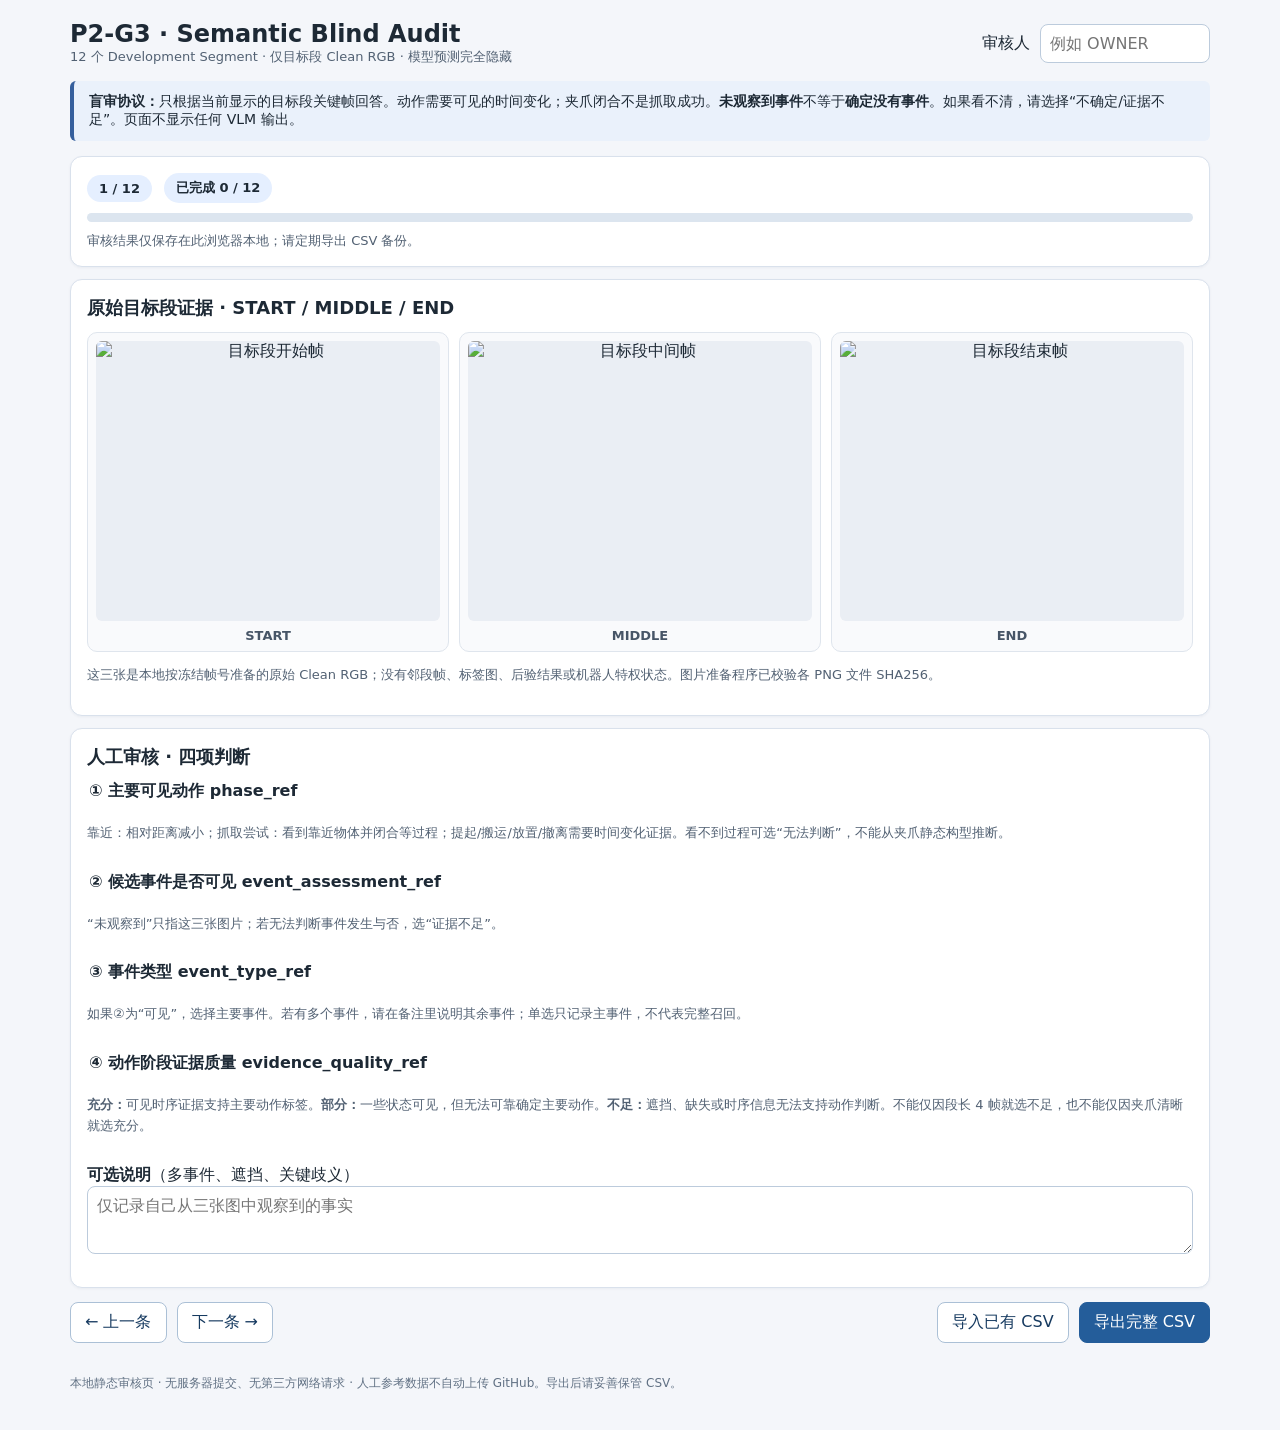
==== scripts/g3_semantic_blind_audit_template.html @ 95da7f8e "Add self-contained Chinese G3 blind audit HTML with four judgments and CSV import/export" ====
<!doctype html>
<html lang="zh-CN">
<head>
<meta charset="utf-8">
<meta name="viewport" content="width=device-width,initial-scale=1">
<meta name="color-scheme" content="light">
<title>P2-G3 Semantic Blind Audit · 人工语义盲审</title>
<style>
:root{font-family:system-ui,-apple-system,"Segoe UI","Microsoft YaHei",sans-serif;color:#1d2935;background:#f4f6fa}
*{box-sizing:border-box}body{margin:0}.shell{max-width:1180px;margin:auto;padding:20px}
header{display:flex;align-items:center;justify-content:space-between;gap:16px;flex-wrap:wrap}
h1{margin:0;font-size:24px}h2{font-size:18px;margin:0 0 12px}h3{font-size:16px;margin:0 0 9px}
.muted{color:#526173;font-size:13px}.notice{margin:15px 0;padding:12px 15px;border-left:4px solid #355f9d;background:#eaf1fb;border-radius:6px;font-size:14px}
.panel{background:#fff;border:1px solid #d9e1ec;border-radius:12px;padding:16px;margin:12px 0;box-shadow:0 1px 3px #162b4b0d}
.status{display:flex;flex-wrap:wrap;gap:12px;align-items:center}.badge{border-radius:99px;background:#e5efff;padding:6px 12px;font-size:13px;font-weight:600}
.progressTrack{height:9px;background:#dce5ef;border-radius:99px;margin:10px 0;overflow:hidden}.progressFill{height:100%;background:#245d9a;width:0}
.frames{display:grid;grid-template-columns:repeat(3,minmax(0,1fr));gap:10px}
figure{margin:0;border:1px solid #dfe5ed;border-radius:10px;padding:8px;text-align:center;background:#f9fafc}
figure img{display:block;width:100%;height:280px;object-fit:contain;image-rendering:auto;background:#eaeef4;border-radius:6px}
figcaption{font-size:13px;margin-top:7px;color:#475567;font-weight:600}
fieldset{border:0;padding:0;margin:0}.choiceGroup{margin:0 0 15px}.choiceGroup legend{font-weight:700;margin-bottom:8px}
.choices{display:flex;flex-wrap:wrap;gap:8px}.choice{display:inline-flex;gap:5px;align-items:center;padding:8px 10px;border:1px solid #cfdae7;border-radius:8px;font-size:13px;background:#fff;cursor:pointer}
.choice:has(input:checked){border-color:#2565a7;background:#eaf3ff;color:#133e70}.choice input{accent-color:#205d9c}
textarea,input[type=text]{width:100%;border:1px solid #bccbdc;border-radius:8px;font:inherit;padding:9px;max-width:100%}
textarea{min-height:68px;resize:vertical}
button{font:inherit;border:1px solid #abc0d6;color:#163a60;background:#fff;padding:9px 14px;border-radius:8px;cursor:pointer}
button.primary{color:white;background:#245d9a;border-color:#245d9a}button:hover:not(:disabled){filter:brightness(.95)}button:disabled{opacity:.45;cursor:default}
.actions{display:flex;gap:8px;flex-wrap:wrap;align-items:center;justify-content:space-between;margin:14px 0}
.help{font-size:13px;color:#526173;line-height:1.6}code{font-size:12px}.error{color:#a12725;font-weight:bold}
#toast{font-size:13px;color:#376044} .compact{display:flex;gap:10px;align-items:center;flex-wrap:wrap}
footer{font-size:12px;color:#617184;padding:18px 0}
@media(max-width:800px){.frames{grid-template-columns:1fr}figure img{height:240px}.shell{padding:10px}}
</style>
</head>
<body>
<div class="shell">
<header>
<div><h1>P2-G3 · Semantic Blind Audit</h1><div class="muted">12 个 Development Segment · 仅目标段 Clean RGB · 模型预测完全隐藏</div></div>
<div class="compact"><label for="reviewer">审核人</label><input id="reviewer" type="text" style="width:170px" maxlength="100" placeholder="例如 OWNER"/></div>
</header>
<div class="notice"><b>盲审协议：</b>只根据当前显示的目标段关键帧回答。动作需要可见的时间变化；夹爪闭合不是抓取成功。<b>未观察到事件</b>不等于<b>确定没有事件</b>。如果看不清，请选择“不确定/证据不足”。页面不显示任何 VLM 输出。</div>
<section class="panel">
<div class="status"><span class="badge" id="position">1 / 12</span><span class="badge" id="progress">已完成 0 / 12</span><span id="identity" class="muted"></span></div>
<div class="progressTrack"><div class="progressFill" id="progressFill"></div></div>
<div id="save-status" class="muted">审核结果仅保存在此浏览器本地；请定期导出 CSV 备份。</div>
</section>
<section class="panel">
<h2>原始目标段证据 · START / MIDDLE / END</h2>
<div class="frames">
<figure><img id="frame-0" alt="目标段开始帧"><figcaption id="caption-0">START</figcaption></figure>
<figure><img id="frame-1" alt="目标段中间帧"><figcaption id="caption-1">MIDDLE</figcaption></figure>
<figure><img id="frame-2" alt="目标段结束帧"><figcaption id="caption-2">END</figcaption></figure>
</div>
<p class="help">这三张是本地按冻结帧号准备的原始 Clean RGB；没有邻段帧、标签图、后验结果或机器人特权状态。图片准备程序已校验各 PNG 文件 SHA256。</p>
</section>
<section class="panel">
<h2>人工审核 · 四项判断</h2>
<form id="reviewForm" autocomplete="off">
<fieldset class="choiceGroup"><legend>① 主要可见动作 phase_ref</legend><div class="choices" id="phase_ref"></div><p class="help">靠近：相对距离减小；抓取尝试：看到靠近物体并闭合等过程；提起/搬运/放置/撤离需要时间变化证据。看不到过程可选“无法判断”，不能从夹爪静态构型推断。</p></fieldset>
<fieldset class="choiceGroup"><legend>② 候选事件是否可见 event_assessment_ref</legend><div class="choices" id="event_assessment_ref"></div><p class="help">“未观察到”只指这三张图片；若无法判断事件发生与否，选“证据不足”。</p></fieldset>
<fieldset class="choiceGroup"><legend>③ 事件类型 event_type_ref</legend><div class="choices" id="event_type_ref"></div><p class="help">如果②为“可见”，选择主要事件。若有多个事件，请在备注里说明其余事件；单选只记录主事件，不代表完整召回。</p></fieldset>
<fieldset class="choiceGroup"><legend>④ 动作阶段证据质量 evidence_quality_ref</legend><div class="choices" id="evidence_quality_ref"></div><p class="help"><b>充分：</b>可见时序证据支持主要动作标签。<b>部分：</b>一些状态可见，但无法可靠确定主要动作。<b>不足：</b>遮挡、缺失或时序信息无法支持动作判断。不能仅因段长 4 帧就选不足，也不能仅因夹爪清晰就选充分。</p></fieldset>
<label for="explanation"><b>可选说明</b>（多事件、遮挡、关键歧义）</label>
<textarea id="explanation" maxlength="800" placeholder="仅记录自己从三张图中观察到的事实"></textarea>
</form>
<p id="caseStatus" class="muted"></p>
</section>
<div class="actions">
<div class="compact"><button id="prev" type="button">← 上一条</button><button id="next" type="button">下一条 →</button></div>
<div class="compact"><button id="import" type="button">导入已有 CSV</button><button id="export" type="button" class="primary">导出完整 CSV</button><input id="importFile" type="file" accept=".csv,text/csv" hidden></div>
</div>
<div id="toast" role="status" aria-live="polite"></div>
<footer>本地静态审核页 · 无服务器提交、无第三方网络请求 · 人工参考数据不自动上传 GitHub。导出后请妥善保管 CSV。</footer>
</div>
<script id="audit-payload" type="application/json">__AUDIT_DATA_JSON__</script>
<script>
"use strict";
(function () {
const bundle = JSON.parse(document.getElementById("audit-payload").textContent);
const rows = bundle.rows, fields = bundle.fields;
const rubric = {
 phase_ref:[["approach","靠近"],["grasp","抓取尝试"],["lift","提起"],["transport","搬运"],["place","放置"],["retract","撤离"],["idle","静止"],["other","其他动作"],["uncertain","无法判断"]],
 event_assessment_ref:[["event_visible","观察到事件"],["no_event_visible","未观察到事件"],["insufficient_evidence","证据不足"]],
 event_type_ref:[["grasp_attempt","抓取尝试"],["release_attempt","释放尝试"],["object_motion","物体移动"],["none","无事件"],["uncertain","无法判断"]],
 evidence_quality_ref:[["sufficient","充分"],["partial","部分充分"],["insufficient","不足"]]
};
const editable = ["phase_ref","event_assessment_ref","event_type_ref","evidence_quality_ref","reviewer_id","reviewed_at_utc","explanation"];
const key = "p2_g3_blind_audit_v1_" + bundle.source_manifest_sha256;
let answers = {};
let current = 0;
let hasStorage = true;
const $ = id => document.getElementById(id);
const validChoice = (name,v) => !v || rubric[name].some(option=>option[0]===v);
function validAnswer(a) {
 if (!a || typeof a!=="object") return false;
 for (const name of Object.keys(rubric)) if (!validChoice(name,String(a[name]||""))) return false;
 if (a.event_assessment_ref==="event_visible" && ["none","uncertain"].includes(a.event_type_ref)) return false;
 if (a.event_assessment_ref==="no_event_visible" && a.event_type_ref && a.event_type_ref!=="none") return false;
 if (a.event_assessment_ref==="insufficient_evidence" && a.event_type_ref && a.event_type_ref!=="uncertain") return false;
 return true;
}
function complete(a){
 if (!a || !validAnswer(a)) return false;
 return Boolean(a.phase_ref && a.event_assessment_ref && a.event_type_ref && a.evidence_quality_ref);
}
function restore(){
 try { const raw = localStorage.getItem(key);
  if (raw){ const data=JSON.parse(raw); if (data && typeof data==="object" && data.answers && typeof data.answers==="object"){
   for (const row of rows) {const a=data.answers[row.segment_id];if (a && validAnswer(a)) answers[row.segment_id]=a;}
   $("reviewer").value=String(data.reviewer||"").slice(0,100);
  }}
 } catch(err){hasStorage=false;$("save-status").textContent="此浏览器不能自动保存，请频繁导出 CSV。";}
}
function persist(){
 try{ localStorage.setItem(key,JSON.stringify({reviewer:$("reviewer").value,answers}));hasStorage=true;}
 catch(err){hasStorage=false;$("save-status").textContent="浏览器自动保存不可用，请立即导出 CSV。";}
}
function buildChoices() {
 for (const [name,options] of Object.entries(rubric)){
  const box=$(name);
  for (const [value,text] of options) {
   const label=document.createElement("label");label.className="choice";
   const input=document.createElement("input");input.type="radio";input.name=name;input.value=value;
   input.addEventListener("change",()=>changeValue(name,value));
   label.append(input,document.createTextNode(text));
   box.append(label);
  }
 }
}
function changeValue(name,value){
 const row=rows[current],a=Object.assign({},answers[row.segment_id]||{});
 a[name]=value;
 if(name==="event_assessment_ref"){
  if(value==="no_event_visible")a.event_type_ref="none";
  else if(value==="insufficient_evidence")a.event_type_ref="uncertain";
  else if(["none","uncertain"].includes(a.event_type_ref))a.event_type_ref="";
 }
 a.reviewer_id=$("reviewer").value.trim();
 a.reviewed_at_utc=complete(a)?new Date().toISOString():"";
 answers[row.segment_id]=a;persist();render();
}
function render(){
 const row=rows[current], a=answers[row.segment_id]||{};
 $("position").textContent=(current+1)+" / "+rows.length;
 $("identity").textContent=row.segment_id+" · Episode "+row.episode_id+" · 冻结区间 ["+row.start_frame+", "+row.end_frame+"]";
 const done=rows.filter(r=>complete(answers[r.segment_id])).length;
 $("progress").textContent="已完成 "+done+" / "+rows.length;
 $("progressFill").style.width=(100*done/rows.length)+"%";
 row.images.forEach((im,i)=>{
  const el=$("frame-"+i);el.src=im.src;el.alt="目标段 "+im.role+" 帧 "+im.frame_index;
  $("caption-"+i).textContent=im.role+" · frame "+im.frame_index;
  el.onerror=()=>{$("caption-"+i).textContent="图片未加载：frame "+im.frame_index; $("caption-"+i).className="error";};
  el.onload=()=>{$("caption-"+i).className="";};
 });
 for (const name of Object.keys(rubric)) {
  for (const control of document.querySelectorAll('input[name="'+name+'"]')) control.checked=(control.value===a[name]);
 }
 $("explanation").value=a.explanation||"";
 $("caseStatus").textContent=complete(a)?"此条已完成 · 已保存在本地":"此条尚未完整填写（可以跳过稍后补充）";
 $("prev").disabled=current===0;$("next").disabled=current===rows.length-1;
 $("save-status").textContent=hasStorage?"填写即时保存在当前浏览器；请定期导出 CSV 备份。":"浏览器本地保存不可用，请使用 CSV 导出备份。";
}
function csvCell(v){const s=String(v==null?"":v);return /[",\r\n]/.test(s)?'"'+s.replace(/"/g,'""')+'"':s;}
function exportCsv(){
 const result=[fields.join(",")];
 for (const row of rows){const a=answers[row.segment_id]||{};result.push(fields.map(f=>csvCell(editable.includes(f)?(a[f]||""):(row[f]||""))).join(","));}
 const blob=new Blob(["\ufeff"+result.join("\r\n")+"\r\n"],{type:"text/csv;charset=utf-8"});
 const url=URL.createObjectURL(blob),ln=document.createElement("a");ln.href=url;ln.download="G3_12_Segment_Human_Semantic_Reference.csv";document.body.appendChild(ln);ln.click();ln.remove();setTimeout(()=>URL.revokeObjectURL(url),1000);
 $("toast").textContent="已导出 "+rows.length+" 行；其中 "+rows.filter(r=>complete(answers[r.segment_id])).length+" 行完成。请保留 CSV 备份。";
}
function parseCSV(text){
 text=text.replace(/^\ufeff/,"");
 const data=[];let r=[],cell="",quoted=false;
 for(let i=0;i<text.length;i++){
  const ch=text[i];
  if(quoted){if(ch==='"' && text[i+1]==='"'){cell+='"';i++;}else if(ch==='"'){quoted=false;}else cell+=ch;}
  else if(ch==='"'){if(cell!=="")throw Error("CSV 引号位置非法");quoted=true;}
  else if(ch===","){r.push(cell);cell="";}
  else if(ch==="\r"||ch==="\n"){if(ch==="\r" && text[i+1]==="\n")i++;r.push(cell);cell="";if(r.some(v=>v!==""))data.push(r);r=[];}
  else cell+=ch;
 }
 if(quoted)throw Error("CSV 引号没有闭合");
 if(cell||r.length){r.push(cell);data.push(r);}
 return data;
}
function importCsv(raw){
 const data=parseCSV(raw);
 if(data.length!==rows.length+1)throw Error("行数必须是 "+rows.length+" 条审核数据");
 if(JSON.stringify(data[0])!==JSON.stringify(fields))throw Error("CSV 列名/顺序与冻结模板不一致");
 const incoming={};
 for(let i=0;i<rows.length;i++){
  const values=data[i+1];if(values.length!==fields.length)throw Error("第 "+(i+2)+" 行列数不一致");
  const record={};fields.forEach((f,n)=>record[f]=values[n]);
  const row=rows[i];if(record.segment_id!==row.segment_id)throw Error("第 "+(i+2)+" 行 Segment ID 不匹配");
  for(const f of fields.filter(f=>!editable.includes(f)))if(record[f]!==String(row[f]||""))throw Error(row.segment_id+" 的冻结来源字段 "+f+" 已变化");
  const a={};for(const f of editable)a[f]=record[f]||"";
  if(!validAnswer(a))throw Error(row.segment_id+" 的人工枚举/事件组合不合法");
  incoming[row.segment_id]=a;
 }
 answers=incoming;persist();render();
 $("toast").textContent="CSV 导入成功：12 行身份与来源均核验通过。";
}
$("reviewer").addEventListener("change",()=>{
 for(const a of Object.values(answers))if(a && complete(a))a.reviewer_id=$("reviewer").value.trim();
 persist();render();
});
$("explanation").addEventListener("input",()=>{
 const id=rows[current].segment_id;const a=Object.assign({},answers[id]||{});
 a.explanation=$("explanation").value;a.reviewer_id=$("reviewer").value.trim();
 a.reviewed_at_utc=complete(a)?new Date().toISOString():"";answers[id]=a;persist();
});
$("prev").addEventListener("click",()=>{if(current>0){current--;render();}});
$("next").addEventListener("click",()=>{if(current<rows.length-1){current++;render();}});
$("export").addEventListener("click",exportCsv);
$("import").addEventListener("click",()=>$("importFile").click());
$("importFile").addEventListener("change",async e=>{
 const file=e.target.files[0];if(!file)return;
 try{importCsv(await file.text());}catch(err){window.alert("导入失败（已有数据未改变）："+err.message);}
 e.target.value="";
});
buildChoices();restore();render();
})();
</script>
</body></html>
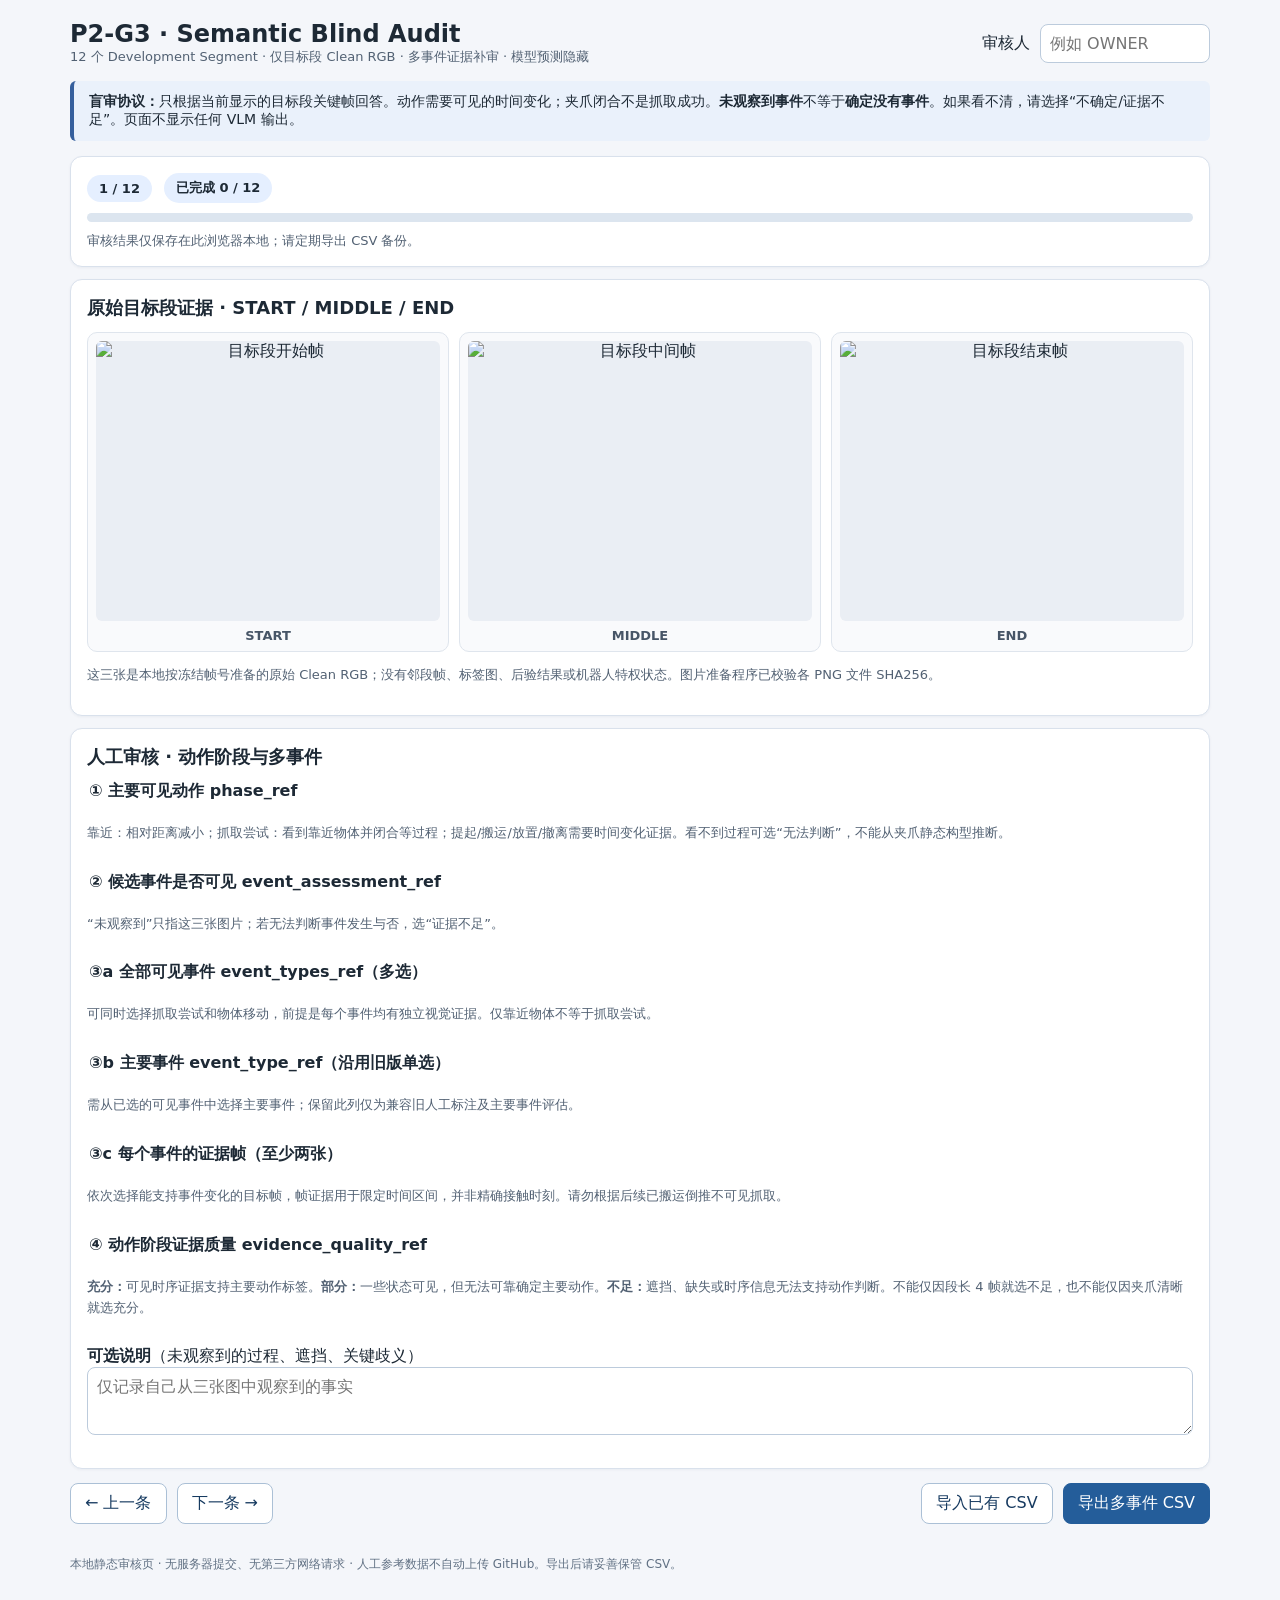
==== commit 3cb1da0a: "feat(g3c): switch blind reviewer HTML to multi-event fields and external local script" ====
--- a/scripts/g3_semantic_blind_audit_template.html
+++ b/scripts/g3_semantic_blind_audit_template.html
@@ -4,7 +4,7 @@
 <meta charset="utf-8">
 <meta name="viewport" content="width=device-width,initial-scale=1">
 <meta name="color-scheme" content="light">
-<title>P2-G3 Semantic Blind Audit · 人工语义盲审</title>
+<title>P2-G3C Multi-Event Blind Audit · 多事件人工语义盲审</title>
 <style>
 :root{font-family:system-ui,-apple-system,"Segoe UI","Microsoft YaHei",sans-serif;color:#1d2935;background:#f4f6fa}
 *{box-sizing:border-box}body{margin:0}.shell{max-width:1180px;margin:auto;padding:20px}
@@ -20,6 +20,7 @@
 figcaption{font-size:13px;margin-top:7px;color:#475567;font-weight:600}
 fieldset{border:0;padding:0;margin:0}.choiceGroup{margin:0 0 15px}.choiceGroup legend{font-weight:700;margin-bottom:8px}
 .choices{display:flex;flex-wrap:wrap;gap:8px}.choice{display:inline-flex;gap:5px;align-items:center;padding:8px 10px;border:1px solid #cfdae7;border-radius:8px;font-size:13px;background:#fff;cursor:pointer}
+.evidenceItem{margin:8px 0;padding:11px;border:1px solid #dfe5ed;border-radius:9px;background:#f9fafc}.evidenceItem .choices{margin-top:8px}
 .choice:has(input:checked){border-color:#2565a7;background:#eaf3ff;color:#133e70}.choice input{accent-color:#205d9c}
 textarea,input[type=text]{width:100%;border:1px solid #bccbdc;border-radius:8px;font:inherit;padding:9px;max-width:100%}
 textarea{min-height:68px;resize:vertical}
@@ -35,7 +36,7 @@
 <body>
 <div class="shell">
 <header>
-<div><h1>P2-G3 · Semantic Blind Audit</h1><div class="muted">12 个 Development Segment · 仅目标段 Clean RGB · 模型预测完全隐藏</div></div>
+<div><h1>P2-G3 · Semantic Blind Audit</h1><div class="muted">12 个 Development Segment · 仅目标段 Clean RGB · 多事件证据补审 · 模型预测隐藏</div></div>
 <div class="compact"><label for="reviewer">审核人</label><input id="reviewer" type="text" style="width:170px" maxlength="100" placeholder="例如 OWNER"/></div>
 </header>
 <div class="notice"><b>盲审协议：</b>只根据当前显示的目标段关键帧回答。动作需要可见的时间变化；夹爪闭合不是抓取成功。<b>未观察到事件</b>不等于<b>确定没有事件</b>。如果看不清，请选择“不确定/证据不足”。页面不显示任何 VLM 输出。</div>
@@ -54,171 +55,26 @@
 <p class="help">这三张是本地按冻结帧号准备的原始 Clean RGB；没有邻段帧、标签图、后验结果或机器人特权状态。图片准备程序已校验各 PNG 文件 SHA256。</p>
 </section>
 <section class="panel">
-<h2>人工审核 · 四项判断</h2>
+<h2>人工审核 · 动作阶段与多事件</h2>
 <form id="reviewForm" autocomplete="off">
 <fieldset class="choiceGroup"><legend>① 主要可见动作 phase_ref</legend><div class="choices" id="phase_ref"></div><p class="help">靠近：相对距离减小；抓取尝试：看到靠近物体并闭合等过程；提起/搬运/放置/撤离需要时间变化证据。看不到过程可选“无法判断”，不能从夹爪静态构型推断。</p></fieldset>
 <fieldset class="choiceGroup"><legend>② 候选事件是否可见 event_assessment_ref</legend><div class="choices" id="event_assessment_ref"></div><p class="help">“未观察到”只指这三张图片；若无法判断事件发生与否，选“证据不足”。</p></fieldset>
-<fieldset class="choiceGroup"><legend>③ 事件类型 event_type_ref</legend><div class="choices" id="event_type_ref"></div><p class="help">如果②为“可见”，选择主要事件。若有多个事件，请在备注里说明其余事件；单选只记录主事件，不代表完整召回。</p></fieldset>
+<fieldset class="choiceGroup"><legend>③a 全部可见事件 event_types_ref（多选）</legend><div class="choices" id="event_types_ref"></div><p class="help">可同时选择抓取尝试和物体移动，前提是每个事件均有独立视觉证据。仅靠近物体不等于抓取尝试。</p></fieldset>
+<fieldset class="choiceGroup"><legend>③b 主要事件 event_type_ref（沿用旧版单选）</legend><div class="choices" id="event_type_ref"></div><p class="help">需从已选的可见事件中选择主要事件；保留此列仅为兼容旧人工标注及主要事件评估。</p></fieldset>
+<fieldset class="choiceGroup"><legend>③c 每个事件的证据帧（至少两张）</legend><div id="event_evidence_ref"></div><p class="help">依次选择能支持事件变化的目标帧，帧证据用于限定时间区间，并非精确接触时刻。请勿根据后续已搬运倒推不可见抓取。</p></fieldset>
 <fieldset class="choiceGroup"><legend>④ 动作阶段证据质量 evidence_quality_ref</legend><div class="choices" id="evidence_quality_ref"></div><p class="help"><b>充分：</b>可见时序证据支持主要动作标签。<b>部分：</b>一些状态可见，但无法可靠确定主要动作。<b>不足：</b>遮挡、缺失或时序信息无法支持动作判断。不能仅因段长 4 帧就选不足，也不能仅因夹爪清晰就选充分。</p></fieldset>
-<label for="explanation"><b>可选说明</b>（多事件、遮挡、关键歧义）</label>
+<label for="explanation"><b>可选说明</b>（未观察到的过程、遮挡、关键歧义）</label>
 <textarea id="explanation" maxlength="800" placeholder="仅记录自己从三张图中观察到的事实"></textarea>
 </form>
 <p id="caseStatus" class="muted"></p>
 </section>
 <div class="actions">
 <div class="compact"><button id="prev" type="button">← 上一条</button><button id="next" type="button">下一条 →</button></div>
-<div class="compact"><button id="import" type="button">导入已有 CSV</button><button id="export" type="button" class="primary">导出完整 CSV</button><input id="importFile" type="file" accept=".csv,text/csv" hidden></div>
+<div class="compact"><button id="import" type="button">导入已有 CSV</button><button id="export" type="button" class="primary">导出多事件 CSV</button><input id="importFile" type="file" accept=".csv,text/csv" hidden></div>
 </div>
 <div id="toast" role="status" aria-live="polite"></div>
 <footer>本地静态审核页 · 无服务器提交、无第三方网络请求 · 人工参考数据不自动上传 GitHub。导出后请妥善保管 CSV。</footer>
 </div>
 <script id="audit-payload" type="application/json">__AUDIT_DATA_JSON__</script>
-<script>
-"use strict";
-(function () {
-const bundle = JSON.parse(document.getElementById("audit-payload").textContent);
-const rows = bundle.rows, fields = bundle.fields;
-const rubric = {
- phase_ref:[["approach","靠近"],["grasp","抓取尝试"],["lift","提起"],["transport","搬运"],["place","放置"],["retract","撤离"],["idle","静止"],["other","其他动作"],["uncertain","无法判断"]],
- event_assessment_ref:[["event_visible","观察到事件"],["no_event_visible","未观察到事件"],["insufficient_evidence","证据不足"]],
- event_type_ref:[["grasp_attempt","抓取尝试"],["release_attempt","释放尝试"],["object_motion","物体移动"],["none","无事件"],["uncertain","无法判断"]],
- evidence_quality_ref:[["sufficient","充分"],["partial","部分充分"],["insufficient","不足"]]
-};
-const editable = ["phase_ref","event_assessment_ref","event_type_ref","evidence_quality_ref","reviewer_id","reviewed_at_utc","explanation"];
-const key = "p2_g3_blind_audit_v1_" + bundle.source_manifest_sha256;
-let answers = {};
-let current = 0;
-let hasStorage = true;
-const $ = id => document.getElementById(id);
-const validChoice = (name,v) => !v || rubric[name].some(option=>option[0]===v);
-function validAnswer(a) {
- if (!a || typeof a!=="object") return false;
- for (const name of Object.keys(rubric)) if (!validChoice(name,String(a[name]||""))) return false;
- if (a.event_assessment_ref==="event_visible" && ["none","uncertain"].includes(a.event_type_ref)) return false;
- if (a.event_assessment_ref==="no_event_visible" && a.event_type_ref && a.event_type_ref!=="none") return false;
- if (a.event_assessment_ref==="insufficient_evidence" && a.event_type_ref && a.event_type_ref!=="uncertain") return false;
- return true;
-}
-function complete(a){
- if (!a || !validAnswer(a)) return false;
- return Boolean(a.phase_ref && a.event_assessment_ref && a.event_type_ref && a.evidence_quality_ref);
-}
-function restore(){
- try { const raw = localStorage.getItem(key);
-  if (raw){ const data=JSON.parse(raw); if (data && typeof data==="object" && data.answers && typeof data.answers==="object"){
-   for (const row of rows) {const a=data.answers[row.segment_id];if (a && validAnswer(a)) answers[row.segment_id]=a;}
-   $("reviewer").value=String(data.reviewer||"").slice(0,100);
-  }}
- } catch(err){hasStorage=false;$("save-status").textContent="此浏览器不能自动保存，请频繁导出 CSV。";}
-}
-function persist(){
- try{ localStorage.setItem(key,JSON.stringify({reviewer:$("reviewer").value,answers}));hasStorage=true;}
- catch(err){hasStorage=false;$("save-status").textContent="浏览器自动保存不可用，请立即导出 CSV。";}
-}
-function buildChoices() {
- for (const [name,options] of Object.entries(rubric)){
-  const box=$(name);
-  for (const [value,text] of options) {
-   const label=document.createElement("label");label.className="choice";
-   const input=document.createElement("input");input.type="radio";input.name=name;input.value=value;
-   input.addEventListener("change",()=>changeValue(name,value));
-   label.append(input,document.createTextNode(text));
-   box.append(label);
-  }
- }
-}
-function changeValue(name,value){
- const row=rows[current],a=Object.assign({},answers[row.segment_id]||{});
- a[name]=value;
- if(name==="event_assessment_ref"){
-  if(value==="no_event_visible")a.event_type_ref="none";
-  else if(value==="insufficient_evidence")a.event_type_ref="uncertain";
-  else if(["none","uncertain"].includes(a.event_type_ref))a.event_type_ref="";
- }
- a.reviewer_id=$("reviewer").value.trim();
- a.reviewed_at_utc=complete(a)?new Date().toISOString():"";
- answers[row.segment_id]=a;persist();render();
-}
-function render(){
- const row=rows[current], a=answers[row.segment_id]||{};
- $("position").textContent=(current+1)+" / "+rows.length;
- $("identity").textContent=row.segment_id+" · Episode "+row.episode_id+" · 冻结区间 ["+row.start_frame+", "+row.end_frame+"]";
- const done=rows.filter(r=>complete(answers[r.segment_id])).length;
- $("progress").textContent="已完成 "+done+" / "+rows.length;
- $("progressFill").style.width=(100*done/rows.length)+"%";
- row.images.forEach((im,i)=>{
-  const el=$("frame-"+i);el.src=im.src;el.alt="目标段 "+im.role+" 帧 "+im.frame_index;
-  $("caption-"+i).textContent=im.role+" · frame "+im.frame_index;
-  el.onerror=()=>{$("caption-"+i).textContent="图片未加载：frame "+im.frame_index; $("caption-"+i).className="error";};
-  el.onload=()=>{$("caption-"+i).className="";};
- });
- for (const name of Object.keys(rubric)) {
-  for (const control of document.querySelectorAll('input[name="'+name+'"]')) control.checked=(control.value===a[name]);
- }
- $("explanation").value=a.explanation||"";
- $("caseStatus").textContent=complete(a)?"此条已完成 · 已保存在本地":"此条尚未完整填写（可以跳过稍后补充）";
- $("prev").disabled=current===0;$("next").disabled=current===rows.length-1;
- $("save-status").textContent=hasStorage?"填写即时保存在当前浏览器；请定期导出 CSV 备份。":"浏览器本地保存不可用，请使用 CSV 导出备份。";
-}
-function csvCell(v){const s=String(v==null?"":v);return /[",\r\n]/.test(s)?'"'+s.replace(/"/g,'""')+'"':s;}
-function exportCsv(){
- const result=[fields.join(",")];
- for (const row of rows){const a=answers[row.segment_id]||{};result.push(fields.map(f=>csvCell(editable.includes(f)?(a[f]||""):(row[f]||""))).join(","));}
- const blob=new Blob(["\ufeff"+result.join("\r\n")+"\r\n"],{type:"text/csv;charset=utf-8"});
- const url=URL.createObjectURL(blob),ln=document.createElement("a");ln.href=url;ln.download="G3_12_Segment_Human_Semantic_Reference.csv";document.body.appendChild(ln);ln.click();ln.remove();setTimeout(()=>URL.revokeObjectURL(url),1000);
- $("toast").textContent="已导出 "+rows.length+" 行；其中 "+rows.filter(r=>complete(answers[r.segment_id])).length+" 行完成。请保留 CSV 备份。";
-}
-function parseCSV(text){
- text=text.replace(/^\ufeff/,"");
- const data=[];let r=[],cell="",quoted=false;
- for(let i=0;i<text.length;i++){
-  const ch=text[i];
-  if(quoted){if(ch==='"' && text[i+1]==='"'){cell+='"';i++;}else if(ch==='"'){quoted=false;}else cell+=ch;}
-  else if(ch==='"'){if(cell!=="")throw Error("CSV 引号位置非法");quoted=true;}
-  else if(ch===","){r.push(cell);cell="";}
-  else if(ch==="\r"||ch==="\n"){if(ch==="\r" && text[i+1]==="\n")i++;r.push(cell);cell="";if(r.some(v=>v!==""))data.push(r);r=[];}
-  else cell+=ch;
- }
- if(quoted)throw Error("CSV 引号没有闭合");
- if(cell||r.length){r.push(cell);data.push(r);}
- return data;
-}
-function importCsv(raw){
- const data=parseCSV(raw);
- if(data.length!==rows.length+1)throw Error("行数必须是 "+rows.length+" 条审核数据");
- if(JSON.stringify(data[0])!==JSON.stringify(fields))throw Error("CSV 列名/顺序与冻结模板不一致");
- const incoming={};
- for(let i=0;i<rows.length;i++){
-  const values=data[i+1];if(values.length!==fields.length)throw Error("第 "+(i+2)+" 行列数不一致");
-  const record={};fields.forEach((f,n)=>record[f]=values[n]);
-  const row=rows[i];if(record.segment_id!==row.segment_id)throw Error("第 "+(i+2)+" 行 Segment ID 不匹配");
-  for(const f of fields.filter(f=>!editable.includes(f)))if(record[f]!==String(row[f]||""))throw Error(row.segment_id+" 的冻结来源字段 "+f+" 已变化");
-  const a={};for(const f of editable)a[f]=record[f]||"";
-  if(!validAnswer(a))throw Error(row.segment_id+" 的人工枚举/事件组合不合法");
-  incoming[row.segment_id]=a;
- }
- answers=incoming;persist();render();
- $("toast").textContent="CSV 导入成功：12 行身份与来源均核验通过。";
-}
-$("reviewer").addEventListener("change",()=>{
- for(const a of Object.values(answers))if(a && complete(a))a.reviewer_id=$("reviewer").value.trim();
- persist();render();
-});
-$("explanation").addEventListener("input",()=>{
- const id=rows[current].segment_id;const a=Object.assign({},answers[id]||{});
- a.explanation=$("explanation").value;a.reviewer_id=$("reviewer").value.trim();
- a.reviewed_at_utc=complete(a)?new Date().toISOString():"";answers[id]=a;persist();
-});
-$("prev").addEventListener("click",()=>{if(current>0){current--;render();}});
-$("next").addEventListener("click",()=>{if(current<rows.length-1){current++;render();}});
-$("export").addEventListener("click",exportCsv);
-$("import").addEventListener("click",()=>$("importFile").click());
-$("importFile").addEventListener("change",async e=>{
- const file=e.target.files[0];if(!file)return;
- try{importCsv(await file.text());}catch(err){window.alert("导入失败（已有数据未改变）："+err.message);}
- e.target.value="";
-});
-buildChoices();restore();render();
-})();
-</script>
+<script src="g3c_multi_event.js"></script>
 </body></html>
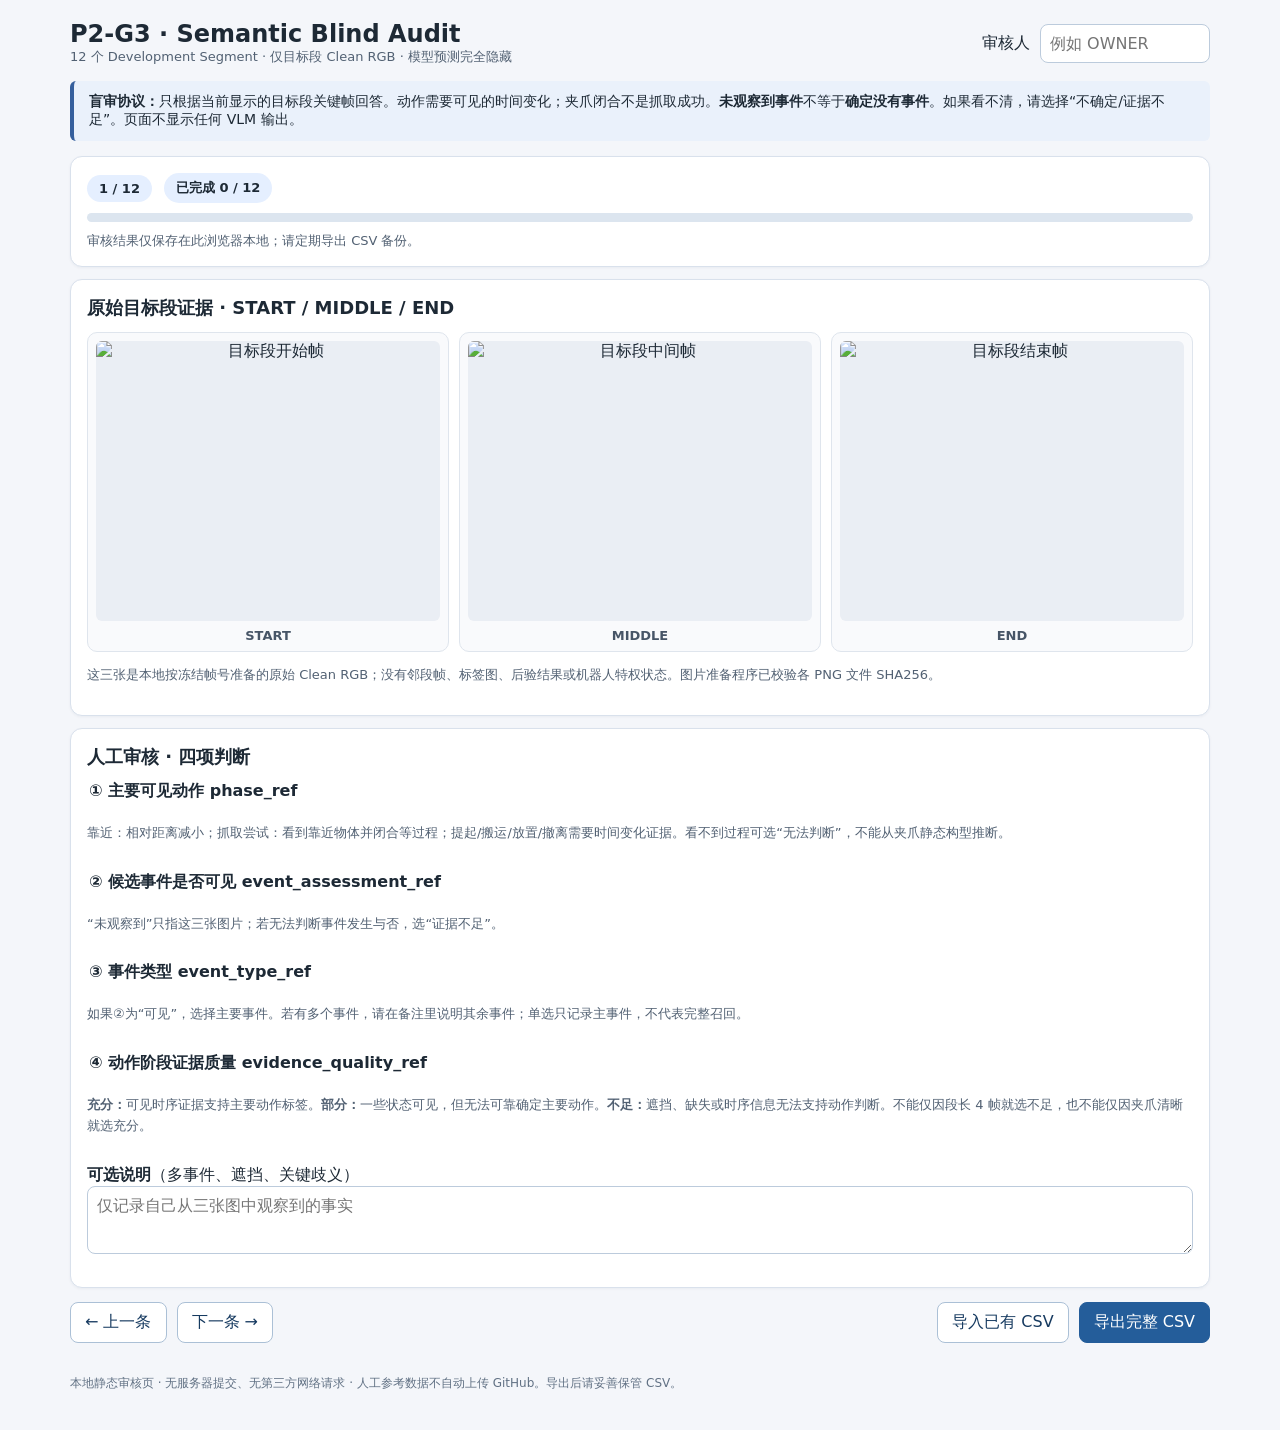
==== commit e3194733: "Merge remote-tracking branch 'origin/feat/p2-g3-semantic-blind-audit-web-20261013'" ====
--- a/scripts/g3_semantic_blind_audit_template.html
+++ b/scripts/g3_semantic_blind_audit_template.html
@@ -4,7 +4,7 @@
 <meta charset="utf-8">
 <meta name="viewport" content="width=device-width,initial-scale=1">
 <meta name="color-scheme" content="light">
-<title>P2-G3C Multi-Event Blind Audit · 多事件人工语义盲审</title>
+<title>P2-G3 Semantic Blind Audit · 人工语义盲审</title>
 <style>
 :root{font-family:system-ui,-apple-system,"Segoe UI","Microsoft YaHei",sans-serif;color:#1d2935;background:#f4f6fa}
 *{box-sizing:border-box}body{margin:0}.shell{max-width:1180px;margin:auto;padding:20px}
@@ -20,7 +20,6 @@
 figcaption{font-size:13px;margin-top:7px;color:#475567;font-weight:600}
 fieldset{border:0;padding:0;margin:0}.choiceGroup{margin:0 0 15px}.choiceGroup legend{font-weight:700;margin-bottom:8px}
 .choices{display:flex;flex-wrap:wrap;gap:8px}.choice{display:inline-flex;gap:5px;align-items:center;padding:8px 10px;border:1px solid #cfdae7;border-radius:8px;font-size:13px;background:#fff;cursor:pointer}
-.evidenceItem{margin:8px 0;padding:11px;border:1px solid #dfe5ed;border-radius:9px;background:#f9fafc}.evidenceItem .choices{margin-top:8px}
 .choice:has(input:checked){border-color:#2565a7;background:#eaf3ff;color:#133e70}.choice input{accent-color:#205d9c}
 textarea,input[type=text]{width:100%;border:1px solid #bccbdc;border-radius:8px;font:inherit;padding:9px;max-width:100%}
 textarea{min-height:68px;resize:vertical}
@@ -36,7 +35,7 @@
 <body>
 <div class="shell">
 <header>
-<div><h1>P2-G3 · Semantic Blind Audit</h1><div class="muted">12 个 Development Segment · 仅目标段 Clean RGB · 多事件证据补审 · 模型预测隐藏</div></div>
+<div><h1>P2-G3 · Semantic Blind Audit</h1><div class="muted">12 个 Development Segment · 仅目标段 Clean RGB · 模型预测完全隐藏</div></div>
 <div class="compact"><label for="reviewer">审核人</label><input id="reviewer" type="text" style="width:170px" maxlength="100" placeholder="例如 OWNER"/></div>
 </header>
 <div class="notice"><b>盲审协议：</b>只根据当前显示的目标段关键帧回答。动作需要可见的时间变化；夹爪闭合不是抓取成功。<b>未观察到事件</b>不等于<b>确定没有事件</b>。如果看不清，请选择“不确定/证据不足”。页面不显示任何 VLM 输出。</div>
@@ -55,26 +54,171 @@
 <p class="help">这三张是本地按冻结帧号准备的原始 Clean RGB；没有邻段帧、标签图、后验结果或机器人特权状态。图片准备程序已校验各 PNG 文件 SHA256。</p>
 </section>
 <section class="panel">
-<h2>人工审核 · 动作阶段与多事件</h2>
+<h2>人工审核 · 四项判断</h2>
 <form id="reviewForm" autocomplete="off">
 <fieldset class="choiceGroup"><legend>① 主要可见动作 phase_ref</legend><div class="choices" id="phase_ref"></div><p class="help">靠近：相对距离减小；抓取尝试：看到靠近物体并闭合等过程；提起/搬运/放置/撤离需要时间变化证据。看不到过程可选“无法判断”，不能从夹爪静态构型推断。</p></fieldset>
 <fieldset class="choiceGroup"><legend>② 候选事件是否可见 event_assessment_ref</legend><div class="choices" id="event_assessment_ref"></div><p class="help">“未观察到”只指这三张图片；若无法判断事件发生与否，选“证据不足”。</p></fieldset>
-<fieldset class="choiceGroup"><legend>③a 全部可见事件 event_types_ref（多选）</legend><div class="choices" id="event_types_ref"></div><p class="help">可同时选择抓取尝试和物体移动，前提是每个事件均有独立视觉证据。仅靠近物体不等于抓取尝试。</p></fieldset>
-<fieldset class="choiceGroup"><legend>③b 主要事件 event_type_ref（沿用旧版单选）</legend><div class="choices" id="event_type_ref"></div><p class="help">需从已选的可见事件中选择主要事件；保留此列仅为兼容旧人工标注及主要事件评估。</p></fieldset>
-<fieldset class="choiceGroup"><legend>③c 每个事件的证据帧（至少两张）</legend><div id="event_evidence_ref"></div><p class="help">依次选择能支持事件变化的目标帧，帧证据用于限定时间区间，并非精确接触时刻。请勿根据后续已搬运倒推不可见抓取。</p></fieldset>
+<fieldset class="choiceGroup"><legend>③ 事件类型 event_type_ref</legend><div class="choices" id="event_type_ref"></div><p class="help">如果②为“可见”，选择主要事件。若有多个事件，请在备注里说明其余事件；单选只记录主事件，不代表完整召回。</p></fieldset>
 <fieldset class="choiceGroup"><legend>④ 动作阶段证据质量 evidence_quality_ref</legend><div class="choices" id="evidence_quality_ref"></div><p class="help"><b>充分：</b>可见时序证据支持主要动作标签。<b>部分：</b>一些状态可见，但无法可靠确定主要动作。<b>不足：</b>遮挡、缺失或时序信息无法支持动作判断。不能仅因段长 4 帧就选不足，也不能仅因夹爪清晰就选充分。</p></fieldset>
-<label for="explanation"><b>可选说明</b>（未观察到的过程、遮挡、关键歧义）</label>
+<label for="explanation"><b>可选说明</b>（多事件、遮挡、关键歧义）</label>
 <textarea id="explanation" maxlength="800" placeholder="仅记录自己从三张图中观察到的事实"></textarea>
 </form>
 <p id="caseStatus" class="muted"></p>
 </section>
 <div class="actions">
 <div class="compact"><button id="prev" type="button">← 上一条</button><button id="next" type="button">下一条 →</button></div>
-<div class="compact"><button id="import" type="button">导入已有 CSV</button><button id="export" type="button" class="primary">导出多事件 CSV</button><input id="importFile" type="file" accept=".csv,text/csv" hidden></div>
+<div class="compact"><button id="import" type="button">导入已有 CSV</button><button id="export" type="button" class="primary">导出完整 CSV</button><input id="importFile" type="file" accept=".csv,text/csv" hidden></div>
 </div>
 <div id="toast" role="status" aria-live="polite"></div>
 <footer>本地静态审核页 · 无服务器提交、无第三方网络请求 · 人工参考数据不自动上传 GitHub。导出后请妥善保管 CSV。</footer>
 </div>
 <script id="audit-payload" type="application/json">__AUDIT_DATA_JSON__</script>
-<script src="g3c_multi_event.js"></script>
+<script>
+"use strict";
+(function () {
+const bundle = JSON.parse(document.getElementById("audit-payload").textContent);
+const rows = bundle.rows, fields = bundle.fields;
+const rubric = {
+ phase_ref:[["approach","靠近"],["grasp","抓取尝试"],["lift","提起"],["transport","搬运"],["place","放置"],["retract","撤离"],["idle","静止"],["other","其他动作"],["uncertain","无法判断"]],
+ event_assessment_ref:[["event_visible","观察到事件"],["no_event_visible","未观察到事件"],["insufficient_evidence","证据不足"]],
+ event_type_ref:[["grasp_attempt","抓取尝试"],["release_attempt","释放尝试"],["object_motion","物体移动"],["none","无事件"],["uncertain","无法判断"]],
+ evidence_quality_ref:[["sufficient","充分"],["partial","部分充分"],["insufficient","不足"]]
+};
+const editable = ["phase_ref","event_assessment_ref","event_type_ref","evidence_quality_ref","reviewer_id","reviewed_at_utc","explanation"];
+const key = "p2_g3_blind_audit_v1_" + bundle.source_manifest_sha256;
+let answers = {};
+let current = 0;
+let hasStorage = true;
+const $ = id => document.getElementById(id);
+const validChoice = (name,v) => !v || rubric[name].some(option=>option[0]===v);
+function validAnswer(a) {
+ if (!a || typeof a!=="object") return false;
+ for (const name of Object.keys(rubric)) if (!validChoice(name,String(a[name]||""))) return false;
+ if (a.event_assessment_ref==="event_visible" && ["none","uncertain"].includes(a.event_type_ref)) return false;
+ if (a.event_assessment_ref==="no_event_visible" && a.event_type_ref && a.event_type_ref!=="none") return false;
+ if (a.event_assessment_ref==="insufficient_evidence" && a.event_type_ref && a.event_type_ref!=="uncertain") return false;
+ return true;
+}
+function complete(a){
+ if (!a || !validAnswer(a)) return false;
+ return Boolean(a.phase_ref && a.event_assessment_ref && a.event_type_ref && a.evidence_quality_ref);
+}
+function restore(){
+ try { const raw = localStorage.getItem(key);
+  if (raw){ const data=JSON.parse(raw); if (data && typeof data==="object" && data.answers && typeof data.answers==="object"){
+   for (const row of rows) {const a=data.answers[row.segment_id];if (a && validAnswer(a)) answers[row.segment_id]=a;}
+   $("reviewer").value=String(data.reviewer||"").slice(0,100);
+  }}
+ } catch(err){hasStorage=false;$("save-status").textContent="此浏览器不能自动保存，请频繁导出 CSV。";}
+}
+function persist(){
+ try{ localStorage.setItem(key,JSON.stringify({reviewer:$("reviewer").value,answers}));hasStorage=true;}
+ catch(err){hasStorage=false;$("save-status").textContent="浏览器自动保存不可用，请立即导出 CSV。";}
+}
+function buildChoices() {
+ for (const [name,options] of Object.entries(rubric)){
+  const box=$(name);
+  for (const [value,text] of options) {
+   const label=document.createElement("label");label.className="choice";
+   const input=document.createElement("input");input.type="radio";input.name=name;input.value=value;
+   input.addEventListener("change",()=>changeValue(name,value));
+   label.append(input,document.createTextNode(text));
+   box.append(label);
+  }
+ }
+}
+function changeValue(name,value){
+ const row=rows[current],a=Object.assign({},answers[row.segment_id]||{});
+ a[name]=value;
+ if(name==="event_assessment_ref"){
+  if(value==="no_event_visible")a.event_type_ref="none";
+  else if(value==="insufficient_evidence")a.event_type_ref="uncertain";
+  else if(["none","uncertain"].includes(a.event_type_ref))a.event_type_ref="";
+ }
+ a.reviewer_id=$("reviewer").value.trim();
+ a.reviewed_at_utc=complete(a)?new Date().toISOString():"";
+ answers[row.segment_id]=a;persist();render();
+}
+function render(){
+ const row=rows[current], a=answers[row.segment_id]||{};
+ $("position").textContent=(current+1)+" / "+rows.length;
+ $("identity").textContent=row.segment_id+" · Episode "+row.episode_id+" · 冻结区间 ["+row.start_frame+", "+row.end_frame+"]";
+ const done=rows.filter(r=>complete(answers[r.segment_id])).length;
+ $("progress").textContent="已完成 "+done+" / "+rows.length;
+ $("progressFill").style.width=(100*done/rows.length)+"%";
+ row.images.forEach((im,i)=>{
+  const el=$("frame-"+i);el.src=im.src;el.alt="目标段 "+im.role+" 帧 "+im.frame_index;
+  $("caption-"+i).textContent=im.role+" · frame "+im.frame_index;
+  el.onerror=()=>{$("caption-"+i).textContent="图片未加载：frame "+im.frame_index; $("caption-"+i).className="error";};
+  el.onload=()=>{$("caption-"+i).className="";};
+ });
+ for (const name of Object.keys(rubric)) {
+  for (const control of document.querySelectorAll('input[name="'+name+'"]')) control.checked=(control.value===a[name]);
+ }
+ $("explanation").value=a.explanation||"";
+ $("caseStatus").textContent=complete(a)?"此条已完成 · 已保存在本地":"此条尚未完整填写（可以跳过稍后补充）";
+ $("prev").disabled=current===0;$("next").disabled=current===rows.length-1;
+ $("save-status").textContent=hasStorage?"填写即时保存在当前浏览器；请定期导出 CSV 备份。":"浏览器本地保存不可用，请使用 CSV 导出备份。";
+}
+function csvCell(v){const s=String(v==null?"":v);return /[",\r\n]/.test(s)?'"'+s.replace(/"/g,'""')+'"':s;}
+function exportCsv(){
+ const result=[fields.join(",")];
+ for (const row of rows){const a=answers[row.segment_id]||{};result.push(fields.map(f=>csvCell(editable.includes(f)?(a[f]||""):(row[f]||""))).join(","));}
+ const blob=new Blob(["\ufeff"+result.join("\r\n")+"\r\n"],{type:"text/csv;charset=utf-8"});
+ const url=URL.createObjectURL(blob),ln=document.createElement("a");ln.href=url;ln.download="G3_12_Segment_Human_Semantic_Reference.csv";document.body.appendChild(ln);ln.click();ln.remove();setTimeout(()=>URL.revokeObjectURL(url),1000);
+ $("toast").textContent="已导出 "+rows.length+" 行；其中 "+rows.filter(r=>complete(answers[r.segment_id])).length+" 行完成。请保留 CSV 备份。";
+}
+function parseCSV(text){
+ text=text.replace(/^\ufeff/,"");
+ const data=[];let r=[],cell="",quoted=false;
+ for(let i=0;i<text.length;i++){
+  const ch=text[i];
+  if(quoted){if(ch==='"' && text[i+1]==='"'){cell+='"';i++;}else if(ch==='"'){quoted=false;}else cell+=ch;}
+  else if(ch==='"'){if(cell!=="")throw Error("CSV 引号位置非法");quoted=true;}
+  else if(ch===","){r.push(cell);cell="";}
+  else if(ch==="\r"||ch==="\n"){if(ch==="\r" && text[i+1]==="\n")i++;r.push(cell);cell="";if(r.some(v=>v!==""))data.push(r);r=[];}
+  else cell+=ch;
+ }
+ if(quoted)throw Error("CSV 引号没有闭合");
+ if(cell||r.length){r.push(cell);data.push(r);}
+ return data;
+}
+function importCsv(raw){
+ const data=parseCSV(raw);
+ if(data.length!==rows.length+1)throw Error("行数必须是 "+rows.length+" 条审核数据");
+ if(JSON.stringify(data[0])!==JSON.stringify(fields))throw Error("CSV 列名/顺序与冻结模板不一致");
+ const incoming={};
+ for(let i=0;i<rows.length;i++){
+  const values=data[i+1];if(values.length!==fields.length)throw Error("第 "+(i+2)+" 行列数不一致");
+  const record={};fields.forEach((f,n)=>record[f]=values[n]);
+  const row=rows[i];if(record.segment_id!==row.segment_id)throw Error("第 "+(i+2)+" 行 Segment ID 不匹配");
+  for(const f of fields.filter(f=>!editable.includes(f)))if(record[f]!==String(row[f]||""))throw Error(row.segment_id+" 的冻结来源字段 "+f+" 已变化");
+  const a={};for(const f of editable)a[f]=record[f]||"";
+  if(!validAnswer(a))throw Error(row.segment_id+" 的人工枚举/事件组合不合法");
+  incoming[row.segment_id]=a;
+ }
+ answers=incoming;persist();render();
+ $("toast").textContent="CSV 导入成功：12 行身份与来源均核验通过。";
+}
+$("reviewer").addEventListener("change",()=>{
+ for(const a of Object.values(answers))if(a && complete(a))a.reviewer_id=$("reviewer").value.trim();
+ persist();render();
+});
+$("explanation").addEventListener("input",()=>{
+ const id=rows[current].segment_id;const a=Object.assign({},answers[id]||{});
+ a.explanation=$("explanation").value;a.reviewer_id=$("reviewer").value.trim();
+ a.reviewed_at_utc=complete(a)?new Date().toISOString():"";answers[id]=a;persist();
+});
+$("prev").addEventListener("click",()=>{if(current>0){current--;render();}});
+$("next").addEventListener("click",()=>{if(current<rows.length-1){current++;render();}});
+$("export").addEventListener("click",exportCsv);
+$("import").addEventListener("click",()=>$("importFile").click());
+$("importFile").addEventListener("change",async e=>{
+ const file=e.target.files[0];if(!file)return;
+ try{importCsv(await file.text());}catch(err){window.alert("导入失败（已有数据未改变）："+err.message);}
+ e.target.value="";
+});
+buildChoices();restore();render();
+})();
+</script>
 </body></html>
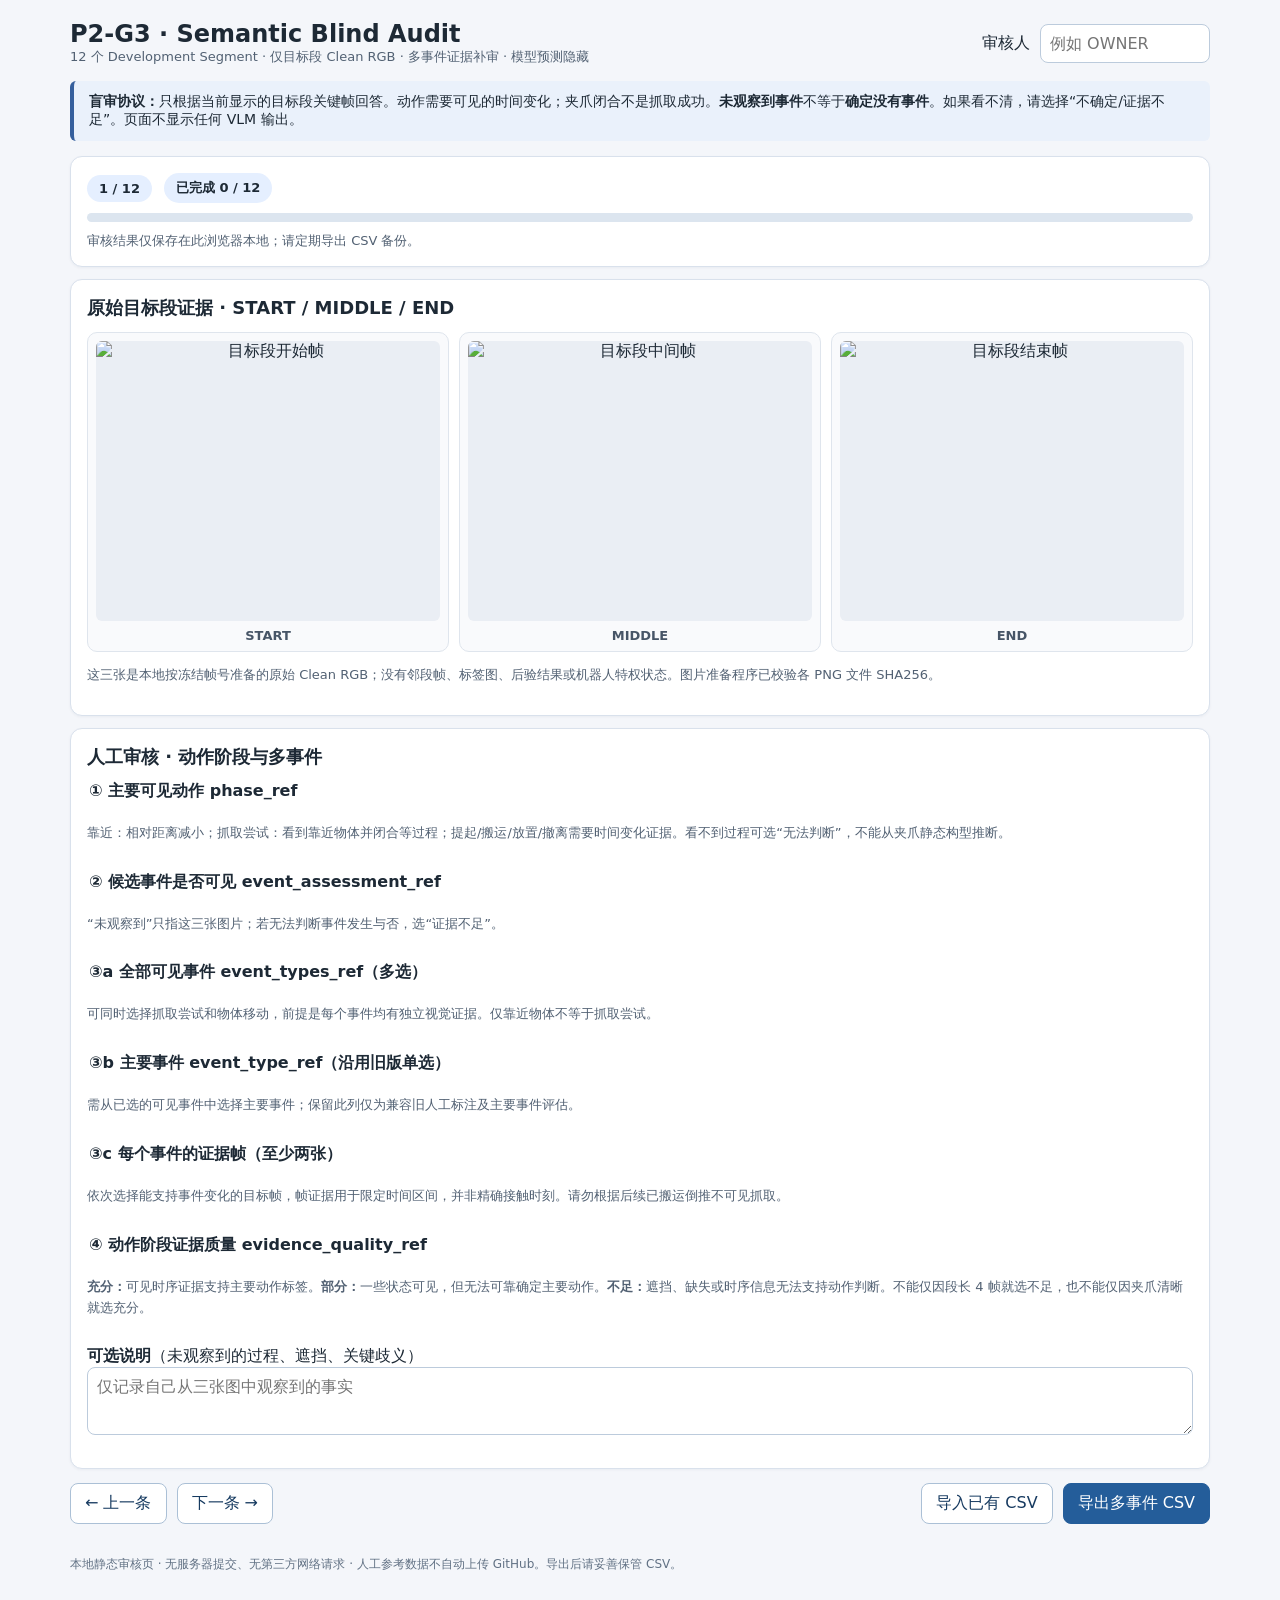
==== commit 86022211: "Merge remote-tracking branch 'origin/feat/p2-g3c-multievent-blind-audit-20261013'" ====
--- a/scripts/g3_semantic_blind_audit_template.html
+++ b/scripts/g3_semantic_blind_audit_template.html
@@ -4,7 +4,7 @@
 <meta charset="utf-8">
 <meta name="viewport" content="width=device-width,initial-scale=1">
 <meta name="color-scheme" content="light">
-<title>P2-G3 Semantic Blind Audit · 人工语义盲审</title>
+<title>P2-G3C Multi-Event Blind Audit · 多事件人工语义盲审</title>
 <style>
 :root{font-family:system-ui,-apple-system,"Segoe UI","Microsoft YaHei",sans-serif;color:#1d2935;background:#f4f6fa}
 *{box-sizing:border-box}body{margin:0}.shell{max-width:1180px;margin:auto;padding:20px}
@@ -20,6 +20,7 @@
 figcaption{font-size:13px;margin-top:7px;color:#475567;font-weight:600}
 fieldset{border:0;padding:0;margin:0}.choiceGroup{margin:0 0 15px}.choiceGroup legend{font-weight:700;margin-bottom:8px}
 .choices{display:flex;flex-wrap:wrap;gap:8px}.choice{display:inline-flex;gap:5px;align-items:center;padding:8px 10px;border:1px solid #cfdae7;border-radius:8px;font-size:13px;background:#fff;cursor:pointer}
+.evidenceItem{margin:8px 0;padding:11px;border:1px solid #dfe5ed;border-radius:9px;background:#f9fafc}.evidenceItem .choices{margin-top:8px}
 .choice:has(input:checked){border-color:#2565a7;background:#eaf3ff;color:#133e70}.choice input{accent-color:#205d9c}
 textarea,input[type=text]{width:100%;border:1px solid #bccbdc;border-radius:8px;font:inherit;padding:9px;max-width:100%}
 textarea{min-height:68px;resize:vertical}
@@ -35,7 +36,7 @@
 <body>
 <div class="shell">
 <header>
-<div><h1>P2-G3 · Semantic Blind Audit</h1><div class="muted">12 个 Development Segment · 仅目标段 Clean RGB · 模型预测完全隐藏</div></div>
+<div><h1>P2-G3 · Semantic Blind Audit</h1><div class="muted">12 个 Development Segment · 仅目标段 Clean RGB · 多事件证据补审 · 模型预测隐藏</div></div>
 <div class="compact"><label for="reviewer">审核人</label><input id="reviewer" type="text" style="width:170px" maxlength="100" placeholder="例如 OWNER"/></div>
 </header>
 <div class="notice"><b>盲审协议：</b>只根据当前显示的目标段关键帧回答。动作需要可见的时间变化；夹爪闭合不是抓取成功。<b>未观察到事件</b>不等于<b>确定没有事件</b>。如果看不清，请选择“不确定/证据不足”。页面不显示任何 VLM 输出。</div>
@@ -54,171 +55,26 @@
 <p class="help">这三张是本地按冻结帧号准备的原始 Clean RGB；没有邻段帧、标签图、后验结果或机器人特权状态。图片准备程序已校验各 PNG 文件 SHA256。</p>
 </section>
 <section class="panel">
-<h2>人工审核 · 四项判断</h2>
+<h2>人工审核 · 动作阶段与多事件</h2>
 <form id="reviewForm" autocomplete="off">
 <fieldset class="choiceGroup"><legend>① 主要可见动作 phase_ref</legend><div class="choices" id="phase_ref"></div><p class="help">靠近：相对距离减小；抓取尝试：看到靠近物体并闭合等过程；提起/搬运/放置/撤离需要时间变化证据。看不到过程可选“无法判断”，不能从夹爪静态构型推断。</p></fieldset>
 <fieldset class="choiceGroup"><legend>② 候选事件是否可见 event_assessment_ref</legend><div class="choices" id="event_assessment_ref"></div><p class="help">“未观察到”只指这三张图片；若无法判断事件发生与否，选“证据不足”。</p></fieldset>
-<fieldset class="choiceGroup"><legend>③ 事件类型 event_type_ref</legend><div class="choices" id="event_type_ref"></div><p class="help">如果②为“可见”，选择主要事件。若有多个事件，请在备注里说明其余事件；单选只记录主事件，不代表完整召回。</p></fieldset>
+<fieldset class="choiceGroup"><legend>③a 全部可见事件 event_types_ref（多选）</legend><div class="choices" id="event_types_ref"></div><p class="help">可同时选择抓取尝试和物体移动，前提是每个事件均有独立视觉证据。仅靠近物体不等于抓取尝试。</p></fieldset>
+<fieldset class="choiceGroup"><legend>③b 主要事件 event_type_ref（沿用旧版单选）</legend><div class="choices" id="event_type_ref"></div><p class="help">需从已选的可见事件中选择主要事件；保留此列仅为兼容旧人工标注及主要事件评估。</p></fieldset>
+<fieldset class="choiceGroup"><legend>③c 每个事件的证据帧（至少两张）</legend><div id="event_evidence_ref"></div><p class="help">依次选择能支持事件变化的目标帧，帧证据用于限定时间区间，并非精确接触时刻。请勿根据后续已搬运倒推不可见抓取。</p></fieldset>
 <fieldset class="choiceGroup"><legend>④ 动作阶段证据质量 evidence_quality_ref</legend><div class="choices" id="evidence_quality_ref"></div><p class="help"><b>充分：</b>可见时序证据支持主要动作标签。<b>部分：</b>一些状态可见，但无法可靠确定主要动作。<b>不足：</b>遮挡、缺失或时序信息无法支持动作判断。不能仅因段长 4 帧就选不足，也不能仅因夹爪清晰就选充分。</p></fieldset>
-<label for="explanation"><b>可选说明</b>（多事件、遮挡、关键歧义）</label>
+<label for="explanation"><b>可选说明</b>（未观察到的过程、遮挡、关键歧义）</label>
 <textarea id="explanation" maxlength="800" placeholder="仅记录自己从三张图中观察到的事实"></textarea>
 </form>
 <p id="caseStatus" class="muted"></p>
 </section>
 <div class="actions">
 <div class="compact"><button id="prev" type="button">← 上一条</button><button id="next" type="button">下一条 →</button></div>
-<div class="compact"><button id="import" type="button">导入已有 CSV</button><button id="export" type="button" class="primary">导出完整 CSV</button><input id="importFile" type="file" accept=".csv,text/csv" hidden></div>
+<div class="compact"><button id="import" type="button">导入已有 CSV</button><button id="export" type="button" class="primary">导出多事件 CSV</button><input id="importFile" type="file" accept=".csv,text/csv" hidden></div>
 </div>
 <div id="toast" role="status" aria-live="polite"></div>
 <footer>本地静态审核页 · 无服务器提交、无第三方网络请求 · 人工参考数据不自动上传 GitHub。导出后请妥善保管 CSV。</footer>
 </div>
 <script id="audit-payload" type="application/json">__AUDIT_DATA_JSON__</script>
-<script>
-"use strict";
-(function () {
-const bundle = JSON.parse(document.getElementById("audit-payload").textContent);
-const rows = bundle.rows, fields = bundle.fields;
-const rubric = {
- phase_ref:[["approach","靠近"],["grasp","抓取尝试"],["lift","提起"],["transport","搬运"],["place","放置"],["retract","撤离"],["idle","静止"],["other","其他动作"],["uncertain","无法判断"]],
- event_assessment_ref:[["event_visible","观察到事件"],["no_event_visible","未观察到事件"],["insufficient_evidence","证据不足"]],
- event_type_ref:[["grasp_attempt","抓取尝试"],["release_attempt","释放尝试"],["object_motion","物体移动"],["none","无事件"],["uncertain","无法判断"]],
- evidence_quality_ref:[["sufficient","充分"],["partial","部分充分"],["insufficient","不足"]]
-};
-const editable = ["phase_ref","event_assessment_ref","event_type_ref","evidence_quality_ref","reviewer_id","reviewed_at_utc","explanation"];
-const key = "p2_g3_blind_audit_v1_" + bundle.source_manifest_sha256;
-let answers = {};
-let current = 0;
-let hasStorage = true;
-const $ = id => document.getElementById(id);
-const validChoice = (name,v) => !v || rubric[name].some(option=>option[0]===v);
-function validAnswer(a) {
- if (!a || typeof a!=="object") return false;
- for (const name of Object.keys(rubric)) if (!validChoice(name,String(a[name]||""))) return false;
- if (a.event_assessment_ref==="event_visible" && ["none","uncertain"].includes(a.event_type_ref)) return false;
- if (a.event_assessment_ref==="no_event_visible" && a.event_type_ref && a.event_type_ref!=="none") return false;
- if (a.event_assessment_ref==="insufficient_evidence" && a.event_type_ref && a.event_type_ref!=="uncertain") return false;
- return true;
-}
-function complete(a){
- if (!a || !validAnswer(a)) return false;
- return Boolean(a.phase_ref && a.event_assessment_ref && a.event_type_ref && a.evidence_quality_ref);
-}
-function restore(){
- try { const raw = localStorage.getItem(key);
-  if (raw){ const data=JSON.parse(raw); if (data && typeof data==="object" && data.answers && typeof data.answers==="object"){
-   for (const row of rows) {const a=data.answers[row.segment_id];if (a && validAnswer(a)) answers[row.segment_id]=a;}
-   $("reviewer").value=String(data.reviewer||"").slice(0,100);
-  }}
- } catch(err){hasStorage=false;$("save-status").textContent="此浏览器不能自动保存，请频繁导出 CSV。";}
-}
-function persist(){
- try{ localStorage.setItem(key,JSON.stringify({reviewer:$("reviewer").value,answers}));hasStorage=true;}
- catch(err){hasStorage=false;$("save-status").textContent="浏览器自动保存不可用，请立即导出 CSV。";}
-}
-function buildChoices() {
- for (const [name,options] of Object.entries(rubric)){
-  const box=$(name);
-  for (const [value,text] of options) {
-   const label=document.createElement("label");label.className="choice";
-   const input=document.createElement("input");input.type="radio";input.name=name;input.value=value;
-   input.addEventListener("change",()=>changeValue(name,value));
-   label.append(input,document.createTextNode(text));
-   box.append(label);
-  }
- }
-}
-function changeValue(name,value){
- const row=rows[current],a=Object.assign({},answers[row.segment_id]||{});
- a[name]=value;
- if(name==="event_assessment_ref"){
-  if(value==="no_event_visible")a.event_type_ref="none";
-  else if(value==="insufficient_evidence")a.event_type_ref="uncertain";
-  else if(["none","uncertain"].includes(a.event_type_ref))a.event_type_ref="";
- }
- a.reviewer_id=$("reviewer").value.trim();
- a.reviewed_at_utc=complete(a)?new Date().toISOString():"";
- answers[row.segment_id]=a;persist();render();
-}
-function render(){
- const row=rows[current], a=answers[row.segment_id]||{};
- $("position").textContent=(current+1)+" / "+rows.length;
- $("identity").textContent=row.segment_id+" · Episode "+row.episode_id+" · 冻结区间 ["+row.start_frame+", "+row.end_frame+"]";
- const done=rows.filter(r=>complete(answers[r.segment_id])).length;
- $("progress").textContent="已完成 "+done+" / "+rows.length;
- $("progressFill").style.width=(100*done/rows.length)+"%";
- row.images.forEach((im,i)=>{
-  const el=$("frame-"+i);el.src=im.src;el.alt="目标段 "+im.role+" 帧 "+im.frame_index;
-  $("caption-"+i).textContent=im.role+" · frame "+im.frame_index;
-  el.onerror=()=>{$("caption-"+i).textContent="图片未加载：frame "+im.frame_index; $("caption-"+i).className="error";};
-  el.onload=()=>{$("caption-"+i).className="";};
- });
- for (const name of Object.keys(rubric)) {
-  for (const control of document.querySelectorAll('input[name="'+name+'"]')) control.checked=(control.value===a[name]);
- }
- $("explanation").value=a.explanation||"";
- $("caseStatus").textContent=complete(a)?"此条已完成 · 已保存在本地":"此条尚未完整填写（可以跳过稍后补充）";
- $("prev").disabled=current===0;$("next").disabled=current===rows.length-1;
- $("save-status").textContent=hasStorage?"填写即时保存在当前浏览器；请定期导出 CSV 备份。":"浏览器本地保存不可用，请使用 CSV 导出备份。";
-}
-function csvCell(v){const s=String(v==null?"":v);return /[",\r\n]/.test(s)?'"'+s.replace(/"/g,'""')+'"':s;}
-function exportCsv(){
- const result=[fields.join(",")];
- for (const row of rows){const a=answers[row.segment_id]||{};result.push(fields.map(f=>csvCell(editable.includes(f)?(a[f]||""):(row[f]||""))).join(","));}
- const blob=new Blob(["\ufeff"+result.join("\r\n")+"\r\n"],{type:"text/csv;charset=utf-8"});
- const url=URL.createObjectURL(blob),ln=document.createElement("a");ln.href=url;ln.download="G3_12_Segment_Human_Semantic_Reference.csv";document.body.appendChild(ln);ln.click();ln.remove();setTimeout(()=>URL.revokeObjectURL(url),1000);
- $("toast").textContent="已导出 "+rows.length+" 行；其中 "+rows.filter(r=>complete(answers[r.segment_id])).length+" 行完成。请保留 CSV 备份。";
-}
-function parseCSV(text){
- text=text.replace(/^\ufeff/,"");
- const data=[];let r=[],cell="",quoted=false;
- for(let i=0;i<text.length;i++){
-  const ch=text[i];
-  if(quoted){if(ch==='"' && text[i+1]==='"'){cell+='"';i++;}else if(ch==='"'){quoted=false;}else cell+=ch;}
-  else if(ch==='"'){if(cell!=="")throw Error("CSV 引号位置非法");quoted=true;}
-  else if(ch===","){r.push(cell);cell="";}
-  else if(ch==="\r"||ch==="\n"){if(ch==="\r" && text[i+1]==="\n")i++;r.push(cell);cell="";if(r.some(v=>v!==""))data.push(r);r=[];}
-  else cell+=ch;
- }
- if(quoted)throw Error("CSV 引号没有闭合");
- if(cell||r.length){r.push(cell);data.push(r);}
- return data;
-}
-function importCsv(raw){
- const data=parseCSV(raw);
- if(data.length!==rows.length+1)throw Error("行数必须是 "+rows.length+" 条审核数据");
- if(JSON.stringify(data[0])!==JSON.stringify(fields))throw Error("CSV 列名/顺序与冻结模板不一致");
- const incoming={};
- for(let i=0;i<rows.length;i++){
-  const values=data[i+1];if(values.length!==fields.length)throw Error("第 "+(i+2)+" 行列数不一致");
-  const record={};fields.forEach((f,n)=>record[f]=values[n]);
-  const row=rows[i];if(record.segment_id!==row.segment_id)throw Error("第 "+(i+2)+" 行 Segment ID 不匹配");
-  for(const f of fields.filter(f=>!editable.includes(f)))if(record[f]!==String(row[f]||""))throw Error(row.segment_id+" 的冻结来源字段 "+f+" 已变化");
-  const a={};for(const f of editable)a[f]=record[f]||"";
-  if(!validAnswer(a))throw Error(row.segment_id+" 的人工枚举/事件组合不合法");
-  incoming[row.segment_id]=a;
- }
- answers=incoming;persist();render();
- $("toast").textContent="CSV 导入成功：12 行身份与来源均核验通过。";
-}
-$("reviewer").addEventListener("change",()=>{
- for(const a of Object.values(answers))if(a && complete(a))a.reviewer_id=$("reviewer").value.trim();
- persist();render();
-});
-$("explanation").addEventListener("input",()=>{
- const id=rows[current].segment_id;const a=Object.assign({},answers[id]||{});
- a.explanation=$("explanation").value;a.reviewer_id=$("reviewer").value.trim();
- a.reviewed_at_utc=complete(a)?new Date().toISOString():"";answers[id]=a;persist();
-});
-$("prev").addEventListener("click",()=>{if(current>0){current--;render();}});
-$("next").addEventListener("click",()=>{if(current<rows.length-1){current++;render();}});
-$("export").addEventListener("click",exportCsv);
-$("import").addEventListener("click",()=>$("importFile").click());
-$("importFile").addEventListener("change",async e=>{
- const file=e.target.files[0];if(!file)return;
- try{importCsv(await file.text());}catch(err){window.alert("导入失败（已有数据未改变）："+err.message);}
- e.target.value="";
-});
-buildChoices();restore();render();
-})();
-</script>
+<script src="g3c_multi_event.js"></script>
 </body></html>
